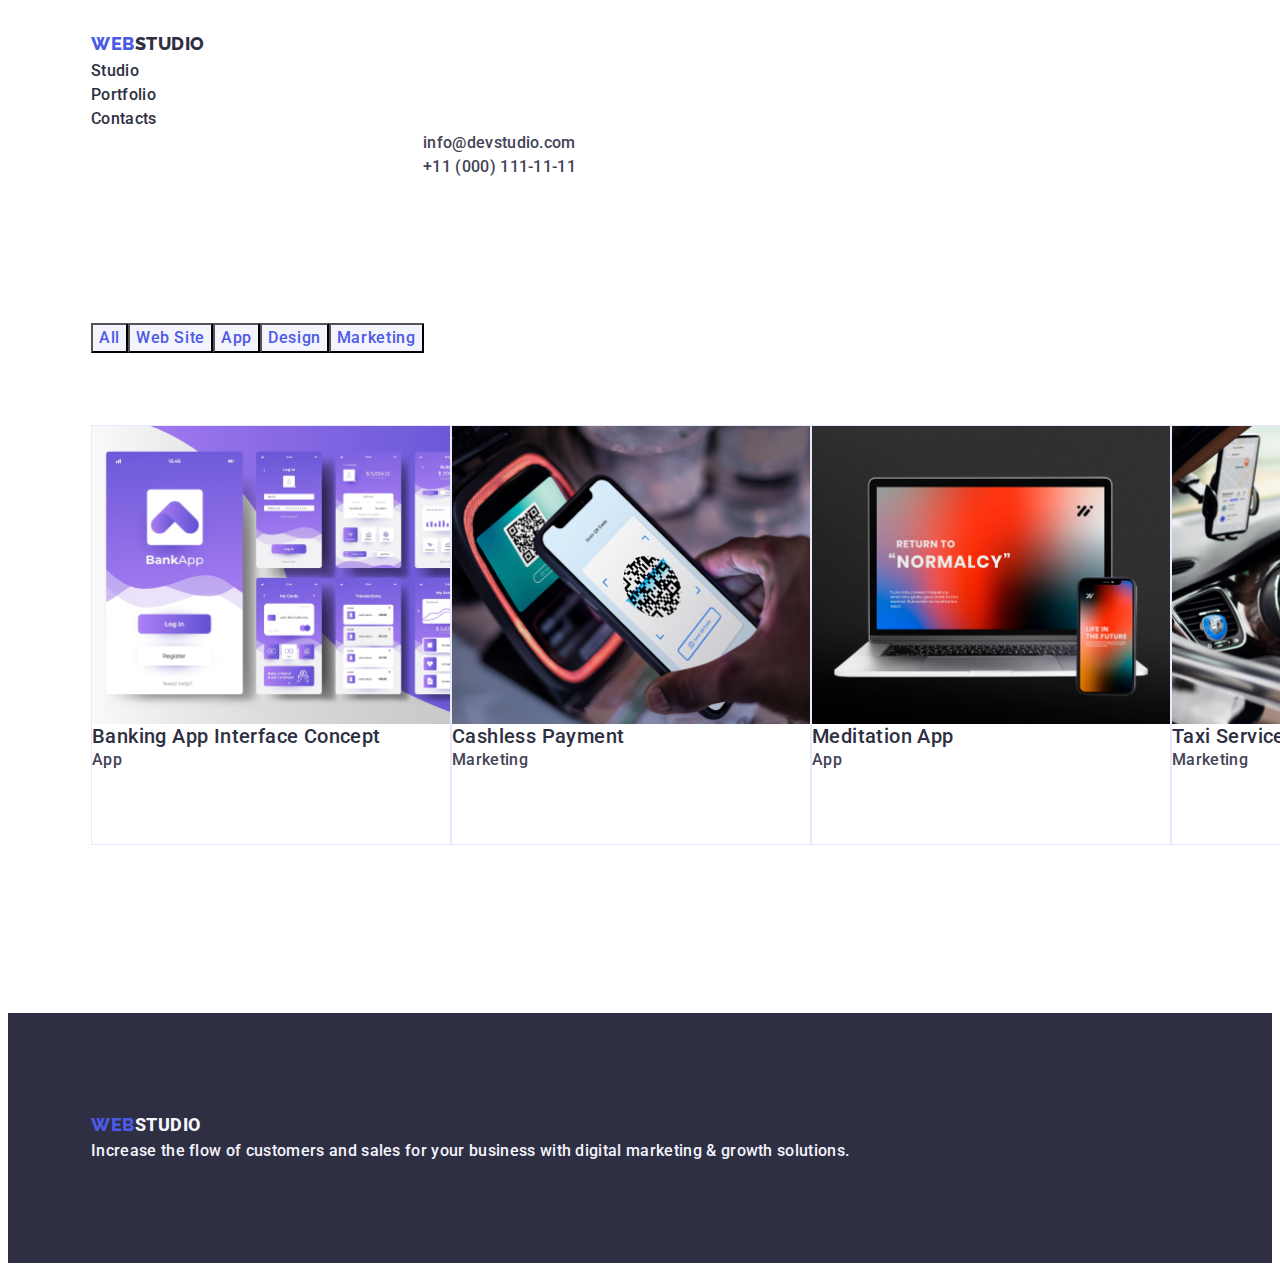
==== portfolio.html @ ac069ff2 "last one" ====
<!DOCTYPE html>
<html lang="en">
  <head>
    <meta charset="UTF-8" />
    <meta name="viewport" content="width=device-width, initial-scale=1.0" />
    <link
      rel="stylesheet"
      href="https://cdnjs.cloudflare.com/ajax/libs/modern-normalize/2.0.0/modern-normalize.min.css"
      integrity="sha512-4xo8blKMVCiXpTaLzQSLSw3KFOVPWhm/TRtuPVc4WG6kUgjH6J03IBuG7JZPkcWMxJ5huwaBpOpnwYElP/m6wg=="
      crossorigin="anonymous"
      referrerpolicy="no-referrer"
    />
    <link rel="stylesheet" href="./css/styles.css" />
    <link rel="preconnect" href="https://fonts.googleapis.com" />
    <link rel="preconnect" href="https://fonts.gstatic.com" crossorigin />
    <link
      href="https://fonts.googleapis.com/css2?family=Raleway:wght@800&family=Roboto:wght@400;500;700;900&display=swap"
      rel="stylesheet"
    />
    <title>Portfolio</title>
  </head>
  <body>
    <header class="header">
      <div class="container">
        <nav class="list">
          <a href="./index.html" class="header-logo link list"
            >Web<span class="logo-span">Studio</span></a
          >
          <ul class="list">
            <li class="header-menu-item">
              <a href="./index.html" class="link">Studio</a>
            </li>
            <li class="header-menu-item">
              <a href="./portfolio.html" class="link">Portfolio</a>
            </li>
            <li class="header-menu-item">
              <a href="" class="link">Contacts</a>
            </li>
          </ul>
        </nav>
        <address class="address">
          <ul class="list">
            <li class="header-address">
              <a href="mailto:info@devstudio.com" class="link"
                >info@devstudio.com</a
              >
            </li>
            <li class="header-address">
              <a href="tel:+110001111111" class="link">+11 (000) 111-11-11</a>
            </li>
          </ul>
        </address>
      </div>
    </header>
    <main>
      <section class="section-portfolio">
        <div class="container">
          <h1 class="visually-hidden">Title one</h1>
          <!-- Button -->
          <ul class="list section-list">
            <li class="link btn-link">
              <button class="btn-item" type="button">All</button>
            </li>
            <li class="link btn-link">
              <button class="btn-item" type="button">Web Site</button>
            </li>
            <li class="link btn-link">
              <button class="btn-item" type="button">App</button>
            </li>
            <li class="link btn-link">
              <button class="btn-item" type="button">Design</button>
            </li>
            <li class="link btn-link">
              <button class="btn-item" type="button">Marketing</button>
            </li>
          </ul>
          <!-- IMAGES -->
          <ul class="list section-list">
            <li class="img-portfolio">
              <a href="" class="link">
                <img src="./images/img-docs.jpg" alt="photo" width="360" />
                <h2 class="portfolio-title">Banking App Interface Concept</h2>
                <p class="portfolio-paragraph">App</p></a
              >
            </li>
            <li class="img-portfolio">
              <a href="" class="link"
                ><img src="./images/img-docs-2.jpg" alt="photo" width="360" />
                <h2 class="portfolio-title">Cashless Payment</h2>
                <p class="portfolio-paragraph">Marketing</p></a
              >
            </li>
            <li class="img-portfolio">
              <a href="" class="link"
                ><img src="./images/img-docs-3.jpg" alt="photo" width="360" />
                <h2 class="portfolio-title">Meditation App</h2>
                <p class="portfolio-paragraph">App</p></a
              >
            </li>
            <li class="img-portfolio">
              <a href="" class="link"
                ><img src="./images/img-docs-4.jpg" alt="photo" width="360" />
                <h2 class="portfolio-title">Taxi Service</h2>
                <p class="portfolio-paragraph">Marketing</p></a
              >
            </li>
            <li class="img-portfolio">
              <a href="" class="link"
                ><img src="./images/img-docs-5.jpg" alt="photo" width="360" />
                <h2 class="portfolio-title">Screen Illustrations</h2>
                <p class="portfolio-paragraph">Design</p></a
              >
            </li>
            <li class="img-portfolio">
              <a href="" class="link"
                ><img src="./images/img-docs-6.jpg" alt="photo" width="360" />
                <h2 class="portfolio-title">Online Courses</h2>
                <p class="portfolio-paragraph">Marketing</p></a
              >
            </li>
            <li class="img-portfolio">
              <a href="" class="link">
                <img src="./images/img-docs-7.jpg" alt="photo" width="360" />
                <h2 class="portfolio-title">Instagram Stories Concept</h2>
                <p class="portfolio-paragraph">Design</p></a
              >
            </li>
            <li class="img-portfolio">
              <a href="" class="link">
                <img src="./images/img-docs-8.jpg" alt="photo" width="360" />
                <h2 class="portfolio-title">Organic Food</h2>
                <p class="portfolio-paragraph">Web Site</p></a
              >
            </li>
            <li class="img-portfolio">
              <a href="" class="link"
                ><img src="./images/img-docs-9.jpg" alt="photo" width="360" />
                <h2 class="portfolio-title">Fresh Coffee</h2>
                <p class="portfolio-paragraph">Web Site</p></a
              >
            </li>
          </ul>
        </div>
      </section>
    </main>
    <footer class="footer">
      <div class="container">
        <a class="header-logo link list" href="./index.html"
          >Web<span class="logo-footer">Studio</span></a
        >
        <p class="footer-text">
          Increase the flow of customers and sales for your business with
          digital marketing & growth solutions.
        </p>
      </div>
    </footer>
  </body>
</html>
---- css/styles.css ----
*,
*::before,
*::after {
  box-sizing: border-box;
  /* width: 1440px; */
}
body {
  font-family: var(--font-primary);
  color: var(--slate);
  background-color: var(--white);
  line-height: 1.66;
  font-weight: 500;
}
:root {
  --font-primary: "Roboto", sans-serif;
  --cloud: #f4f4fd;
  --cornflower: #e7e9fc;
  --iris: #4d5ae5;
  --ocean: #404bbf;
  --navyblue: #2e2f42;
  --green: #31d0aa;
  --slate: #434455;
  --lightslate: #8e8f99;
  --navyblue-modal: rgba(46, 47, 66, 0.4);
  --grey: rgba(46, 47, 66, 0.7);
  --white: #fff;
}
li {
  list-style: none;
  /* list-style-type: none; */
}
.list {
  list-style: none;
  list-style-type: none;
}
.link {
  text-decoration: none;
  color: inherit;
}
button {
  cursor: pointer;
}
.logo-span {
  color: #2e2f42;
}
p,
h1,
h2,
h3,
h4,
h5,
h6 {
  margin-bottom: 0;
  margin-top: 0;
}
ul,
ol {
  margin-bottom: 0;
  margin-top: 0;
  padding-left: 0;
}
img {
  display: block;
  max-width: 100%;
  height: auto;
}
.container {
  max-width: 1128px;
  padding: 0 15px;
  margin: 0 auto;
}

.visually-hidden {
  position: absolute;
  width: 1px;
  height: 1px;
  margin: -1px;
  border: 0;
  padding: 0;
  white-space: nowrap;
  clip-path: inset(100%);
  clip: rect(0 0 0 0);
  overflow: hidden;
}
/* ---------HEADER------------ */
.header {
  background-color: var(--white, #fff);
  padding-bottom: 24px;
  padding-top: 24px;
}
.address {
  font-style: normal;
  padding-left: 332px;
}
.header-logo {
  color: var(--iris, #4d5ae5);
  font-family: "Raleway", sans-serif;
  font-weight: 800;
  font-size: 18px;
  line-height: 1.17;
  letter-spacing: 0.03em;
  text-transform: uppercase;
  padding-right: 76px;
}
.logo-span {
  color: var(--navyblue, #2e2f42);
  font-family: "Raleway", sans-serif;
  font-size: 18px;
  line-height: 1.16;
  letter-spacing: 0.03em;
  text-transform: uppercase;
}
.header-list {
  display: flex;
}
.header-menu-item {
  color: var(--navyblue, #2e2f42);
  font-family: var(--font-primary);
  font-size: 16px;
  line-height: 1.5;
  letter-spacing: 0.02em;
  padding-right: 40px;
}
.header-address {
  color: var(--slate, #434455);
  font-family: var(--font-primary);
  font-size: 16px;
  line-height: 1.5;
  letter-spacing: 0.02em;
}
.link:hover,
.link:focus {
  color: #404bbf;
}
/* -------------MAIN----------- */

.main-title {
  color: var(--white, #fff);
  font-family: var(--font-primary);
  font-size: 56px;
  line-height: 1.07;
  letter-spacing: 0.02em;
  text-align: center;
}
.text-btn {
  color: var(--white, #fff);
  font-family: var(--font-primary);
  font-size: 16px;
  font-weight: 500;
  line-height: 1.5;
  letter-spacing: 0.04em;
  background-color: #4d5ae5;
  cursor: pointer;
  display: inline-flex;
  padding: 16px 32px;
  align-items: flex-start;
  gap: 10px;
  border-radius: 4px;
  box-shadow: 0px 4px 4px 0px rgba(0, 0, 0, 0.15);
}
.btn-item {
  font-family: "Roboto", sans-serif;
  font-weight: 500;
  font-size: 16px;
  line-height: 1.5;
  letter-spacing: 0.04em;
  color: #4d5ae5;
  background-color: #f4f4fd;
  cursor: pointer;
}
.btn-item:hover {
  color: #ffffff;
  background-color: #404bbf;
}
.btn-item:focus {
  color: #ffffff;
  background-color: #404bbf;
}
.section-list {
  padding-bottom: 72px;
}
.text-btn:hover,
.text-btn:focus {
  background-color: #404bbf;
}
.main-title-list {
  color: var(--navyblue, #2e2f42);
  font-family: var(--font-primary);
  font-weight: 500;
  font-size: 20px;
  line-height: 1.2;
  letter-spacing: 0.02em;
}
.main-text {
  color: var(--slate, #434455);
  font-family: var(--font-primary);
  font-size: 16px;
  line-height: 1.5;
  letter-spacing: 0.02em;
}
.main-title-text {
  color: var(--navyblue, #2e2f42);
  font-family: var(--font-primary);
  font-size: 36px;
  line-height: 1.11;
  letter-spacing: 0.02em;
  text-transform: capitalize;
  text-align: center;
  padding-bottom: 72px;
}

.section-list {
  display: flex;
  max-width: 1128px;
  height: auto;
}

.portfolio-title {
  color: var(--navyblue, #2e2f42);
  font-family: "Roboto", sans-serif;
  font-weight: 500;
  font-size: 20px;
  line-height: 1.2;
  letter-spacing: 0.02em;
}
.portfolio-paragraph {
  color: var(--slate, #434455);
  font-family: "Roboto", sans-serif;
  font-size: 16px;
  line-height: 1.5;
  letter-spacing: 0.02em;
}
.text-description {
  color: var(--slate, #434455);
  font-family: var(--font-primary);
  font-size: 16px;
  line-height: 1.5;
  letter-spacing: 0.02em;
}
.section-item {
  background: var(--white, #fff);
}
.img-portfolio {
  display: flex;
  width: 360px;
  height: 420px;
  padding-bottom: 0px;
  flex-direction: column;
  align-items: flex-start;
  gap: 32px;
  flex-shrink: 0;
  border: 1px solid var(--cornflower, #e7e9fc);
  background: var(--white, #fff);
}
/* ---------Section----------- */

.section-one {
  background: var(--navyblue, #2e2f42);
  padding-top: 188px;
  padding-bottom: 188px;
}
.section-two {
  background: #fff;
  padding-top: 120px;
  padding-bottom: 120px;
}

.section-three {
  background: #fff;
  padding-top: 120px;
  padding-bottom: 120px;
}

.section-team {
  background: var(--cloud, #f4f4fd);
  padding-top: 120px;
  padding-bottom: 120px;
}

.section-portfolio {
  background: #fff;
  padding-top: 120px;
  padding-bottom: 96px;
}
/* --------FOOTER---------- */
.footer {
  background: var(--navyblue, #2e2f42);
  padding-top: 100px;
  padding-bottom: 100px;
}
.logo-footer {
  color: var(--cloud, #f4f4fd);
  font-family: var(--font-primary);
  font-size: 18px;
  font-weight: 800;
  line-height: 1.17;
  letter-spacing: 0.03em;
  text-transform: uppercase;
}
.footer-text {
  line-height: 1.5;
  color: #f4f4fd;
  letter-spacing: 0.02em;
}
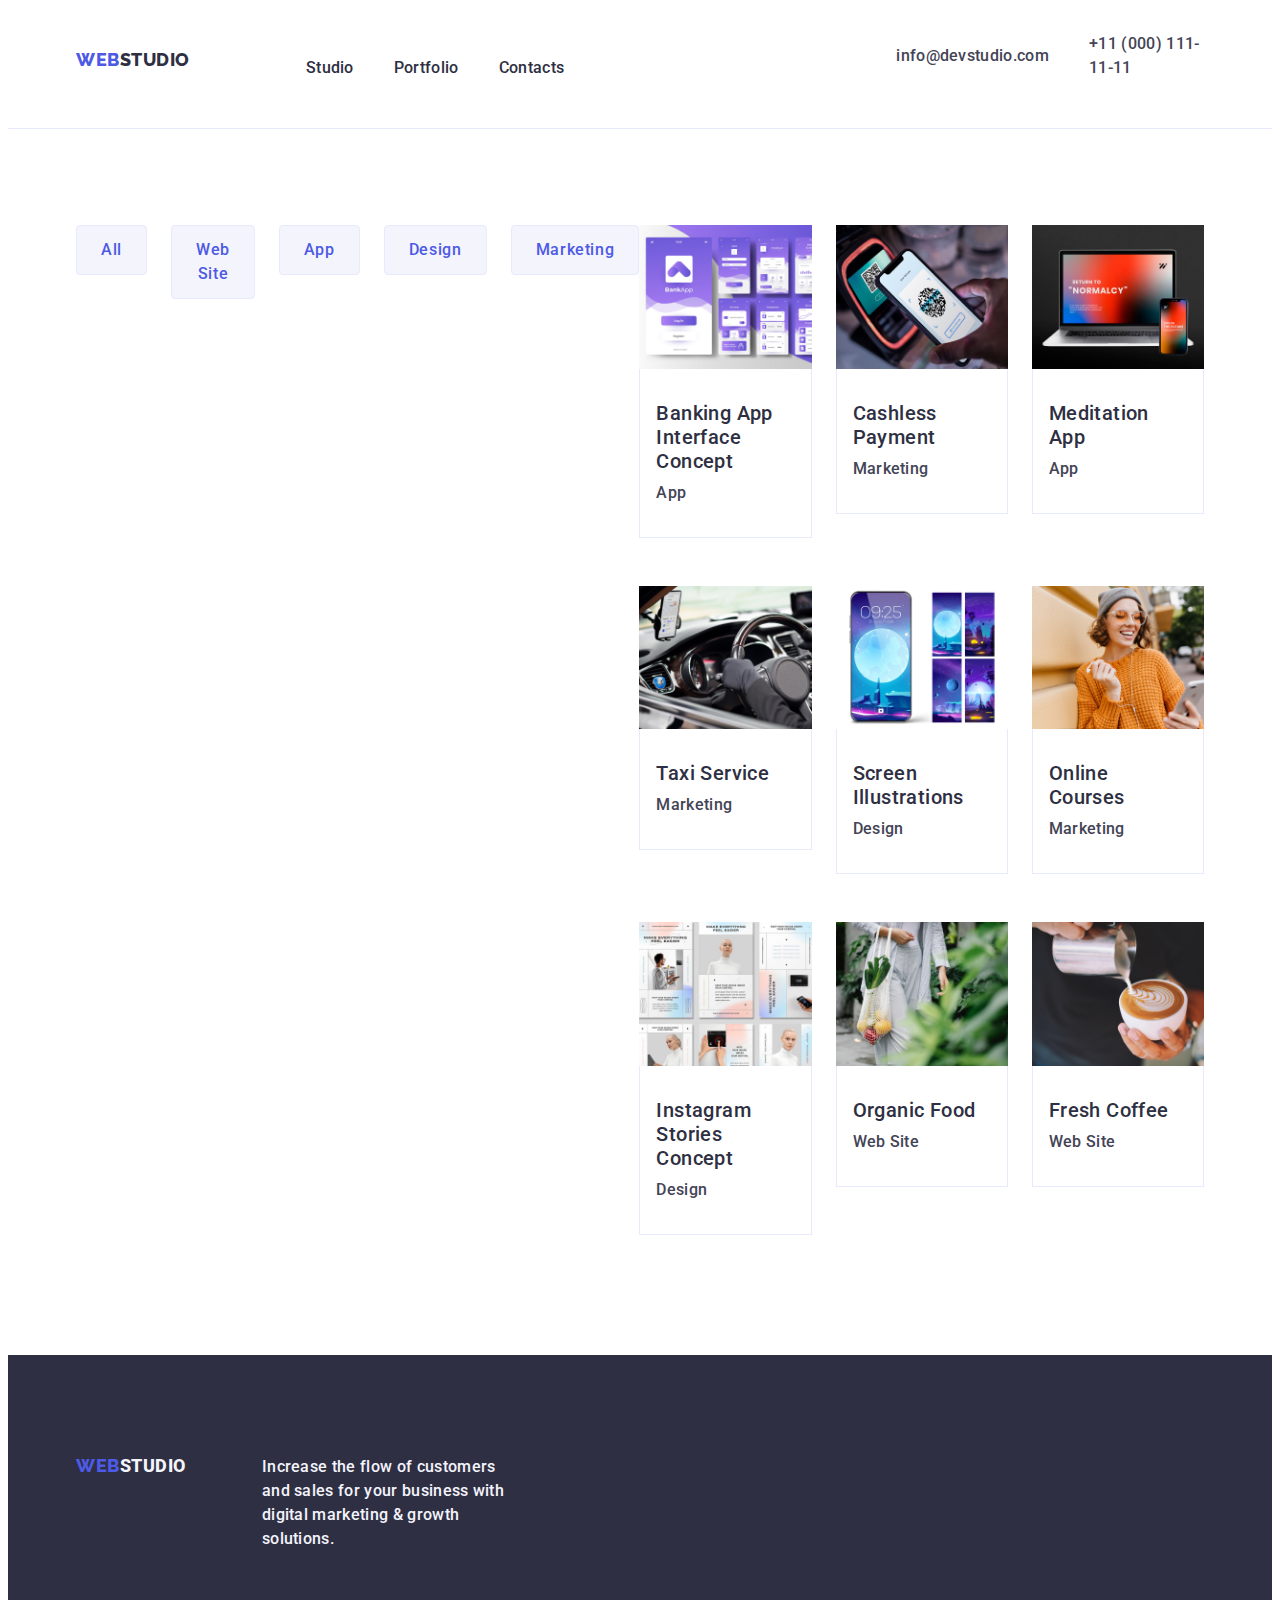
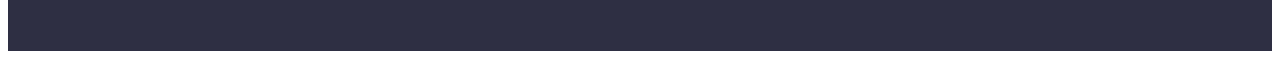
==== commit dc8a1cae: "lets go man" ====
--- a/portfolio.html
+++ b/portfolio.html
@@ -22,11 +22,11 @@
   <body>
     <header class="header">
       <div class="container">
-        <nav class="list">
+        <nav class="list header-list">
           <a href="./index.html" class="header-logo link list"
             >Web<span class="logo-span">Studio</span></a
           >
-          <ul class="list">
+          <ul class="list header-list">
             <li class="header-menu-item">
               <a href="./index.html" class="link">Studio</a>
             </li>
@@ -39,7 +39,7 @@
           </ul>
         </nav>
         <address class="address">
-          <ul class="list">
+          <ul class="list header-list">
             <li class="header-address">
               <a href="mailto:info@devstudio.com" class="link"
                 >info@devstudio.com</a
@@ -57,7 +57,7 @@
         <div class="container">
           <h1 class="visually-hidden">Title one</h1>
           <!-- Button -->
-          <ul class="list section-list">
+          <ul class="list btn-list">
             <li class="link btn-link">
               <button class="btn-item" type="button">All</button>
             </li>
@@ -75,68 +75,86 @@
             </li>
           </ul>
           <!-- IMAGES -->
-          <ul class="list section-list">
+          <ul class="list portfolio-list">
             <li class="img-portfolio">
               <a href="" class="link">
                 <img src="./images/img-docs.jpg" alt="photo" width="360" />
-                <h2 class="portfolio-title">Banking App Interface Concept</h2>
-                <p class="portfolio-paragraph">App</p></a
+                <div class="container-portfolio">
+                  <h2 class="portfolio-title">Banking App Interface Concept</h2>
+                  <p class="portfolio-paragraph">App</p>
+                </div></a
               >
             </li>
             <li class="img-portfolio">
               <a href="" class="link"
                 ><img src="./images/img-docs-2.jpg" alt="photo" width="360" />
-                <h2 class="portfolio-title">Cashless Payment</h2>
-                <p class="portfolio-paragraph">Marketing</p></a
+                <div class="container-portfolio">
+                  <h2 class="portfolio-title">Cashless Payment</h2>
+                  <p class="portfolio-paragraph">Marketing</p>
+                </div></a
               >
             </li>
             <li class="img-portfolio">
               <a href="" class="link"
                 ><img src="./images/img-docs-3.jpg" alt="photo" width="360" />
-                <h2 class="portfolio-title">Meditation App</h2>
-                <p class="portfolio-paragraph">App</p></a
+                <div class="container-portfolio">
+                  <h2 class="portfolio-title">Meditation App</h2>
+                  <p class="portfolio-paragraph">App</p>
+                </div></a
               >
             </li>
             <li class="img-portfolio">
               <a href="" class="link"
                 ><img src="./images/img-docs-4.jpg" alt="photo" width="360" />
-                <h2 class="portfolio-title">Taxi Service</h2>
-                <p class="portfolio-paragraph">Marketing</p></a
+                <div class="container-portfolio">
+                  <h2 class="portfolio-title">Taxi Service</h2>
+                  <p class="portfolio-paragraph">Marketing</p>
+                </div></a
               >
             </li>
             <li class="img-portfolio">
               <a href="" class="link"
                 ><img src="./images/img-docs-5.jpg" alt="photo" width="360" />
-                <h2 class="portfolio-title">Screen Illustrations</h2>
-                <p class="portfolio-paragraph">Design</p></a
+                <div class="container-portfolio">
+                  <h2 class="portfolio-title">Screen Illustrations</h2>
+                  <p class="portfolio-paragraph">Design</p>
+                </div></a
               >
             </li>
             <li class="img-portfolio">
               <a href="" class="link"
                 ><img src="./images/img-docs-6.jpg" alt="photo" width="360" />
-                <h2 class="portfolio-title">Online Courses</h2>
-                <p class="portfolio-paragraph">Marketing</p></a
+                <div class="container-portfolio">
+                  <h2 class="portfolio-title">Online Courses</h2>
+                  <p class="portfolio-paragraph">Marketing</p>
+                </div></a
               >
             </li>
             <li class="img-portfolio">
               <a href="" class="link">
                 <img src="./images/img-docs-7.jpg" alt="photo" width="360" />
-                <h2 class="portfolio-title">Instagram Stories Concept</h2>
-                <p class="portfolio-paragraph">Design</p></a
+                <div class="container-portfolio">
+                  <h2 class="portfolio-title">Instagram Stories Concept</h2>
+                  <p class="portfolio-paragraph">Design</p>
+                </div></a
               >
             </li>
             <li class="img-portfolio">
               <a href="" class="link">
                 <img src="./images/img-docs-8.jpg" alt="photo" width="360" />
-                <h2 class="portfolio-title">Organic Food</h2>
-                <p class="portfolio-paragraph">Web Site</p></a
+                <div class="container-portfolio">
+                  <h2 class="portfolio-title">Organic Food</h2>
+                  <p class="portfolio-paragraph">Web Site</p>
+                </div></a
               >
             </li>
             <li class="img-portfolio">
               <a href="" class="link"
                 ><img src="./images/img-docs-9.jpg" alt="photo" width="360" />
-                <h2 class="portfolio-title">Fresh Coffee</h2>
-                <p class="portfolio-paragraph">Web Site</p></a
+                <div class="container-portfolio">
+                  <h2 class="portfolio-title">Fresh Coffee</h2>
+                  <p class="portfolio-paragraph">Web Site</p>
+                </div></a
               >
             </li>
           </ul>
--- a/css/styles.css
+++ b/css/styles.css
@@ -2,7 +2,6 @@
 *::before,
 *::after {
   box-sizing: border-box;
-  /* width: 1440px; */
 }
 body {
   font-family: var(--font-primary);
@@ -65,7 +64,8 @@
   height: auto;
 }
 .container {
-  max-width: 1128px;
+  display: flex;
+  max-width: 1158px;
   padding: 0 15px;
   margin: 0 auto;
 }
@@ -84,6 +84,7 @@
 }
 /* ---------HEADER------------ */
 .header {
+  border-bottom: 1px solid #e7e9fc;
   background-color: var(--white, #fff);
   padding-bottom: 24px;
   padding-top: 24px;
@@ -100,7 +101,9 @@
   line-height: 1.17;
   letter-spacing: 0.03em;
   text-transform: uppercase;
-  padding-right: 76px;
+  margin-right: 76px;
+  margin-bottom: 16px;
+  display: inline-block;
 }
 .logo-span {
   color: var(--navyblue, #2e2f42);
@@ -112,6 +115,8 @@
 }
 .header-list {
   display: flex;
+  align-items: center;
+  gap: 40px;
 }
 .header-menu-item {
   color: var(--navyblue, #2e2f42);
@@ -119,7 +124,7 @@
   font-size: 16px;
   line-height: 1.5;
   letter-spacing: 0.02em;
-  padding-right: 40px;
+  padding: 24px 0;
 }
 .header-address {
   color: var(--slate, #434455);
@@ -135,6 +140,7 @@
 /* -------------MAIN----------- */
 
 .main-title {
+  max-width: 496px;
   color: var(--white, #fff);
   font-family: var(--font-primary);
   font-size: 56px;
@@ -143,6 +149,12 @@
   text-align: center;
 }
 .text-btn {
+  display: block;
+  min-width: 169px;
+  height: 56px;
+  border: none;
+  border-radius: 4px;
+  cursor: pointer;
   color: var(--white, #fff);
   font-family: var(--font-primary);
   font-size: 16px;
@@ -150,15 +162,17 @@
   line-height: 1.5;
   letter-spacing: 0.04em;
   background-color: #4d5ae5;
-  cursor: pointer;
-  display: inline-flex;
-  padding: 16px 32px;
-  align-items: flex-start;
-  gap: 10px;
+}
+.btn-list {
+  display: flex;
+  justify-content: center;
+  gap: 24px;
+  margin-bottom: 72px;
+}
+.btn-item {
+  padding: 12px 24px;
+  border: 1px solid #e7e9fc;
   border-radius: 4px;
-  box-shadow: 0px 4px 4px 0px rgba(0, 0, 0, 0.15);
-}
-.btn-item {
   font-family: "Roboto", sans-serif;
   font-weight: 500;
   font-size: 16px;
@@ -171,19 +185,39 @@
 .btn-item:hover {
   color: #ffffff;
   background-color: #404bbf;
+  border: 1px solid transparent;
 }
 .btn-item:focus {
   color: #ffffff;
   background-color: #404bbf;
+  border: 1px solid transparent;
 }
 .section-list {
+  display: flex;
   padding-bottom: 72px;
+  gap: 24px;
+}
+.section-two-link {
+  width: calc((100% - 72px) / 4);
+}
+.link-communications {
+  width: calc((100% - 48px) / 3);
+}
+.section-item {
+  background: var(--white, #fff);
+  width: calc((100% - 72px) / 4);
+  border-radius: 0px 0px 4px 4px;
+}
+.our-team {
+  padding: 32px 0;
 }
 .text-btn:hover,
 .text-btn:focus {
   background-color: #404bbf;
 }
 .main-title-list {
+  margin-bottom: 8px;
+  text-align: center;
   color: var(--navyblue, #2e2f42);
   font-family: var(--font-primary);
   font-weight: 500;
@@ -206,13 +240,14 @@
   letter-spacing: 0.02em;
   text-transform: capitalize;
   text-align: center;
-  padding-bottom: 72px;
+  margin-bottom: 72px;
 }
 
 .section-list {
   display: flex;
   max-width: 1128px;
   height: auto;
+  gap: 24px;
 }
 
 .portfolio-title {
@@ -222,6 +257,7 @@
   font-size: 20px;
   line-height: 1.2;
   letter-spacing: 0.02em;
+  margin-bottom: 8px;
 }
 .portfolio-paragraph {
   color: var(--slate, #434455);
@@ -236,24 +272,23 @@
   font-size: 16px;
   line-height: 1.5;
   letter-spacing: 0.02em;
-}
-.section-item {
-  background: var(--white, #fff);
+  text-align: center;
+}
+.portfolio-list {
+  display: flex;
+  flex-wrap: wrap;
+  column-gap: 24px;
+  row-gap: 48px;
 }
 .img-portfolio {
-  display: flex;
-  width: 360px;
-  height: 420px;
-  padding-bottom: 0px;
-  flex-direction: column;
-  align-items: flex-start;
-  gap: 32px;
-  flex-shrink: 0;
-  border: 1px solid var(--cornflower, #e7e9fc);
-  background: var(--white, #fff);
+  width: calc((100% - 48px) / 3);
+}
+.container-portfolio {
+  padding: 32px 16px;
+  border: 1px solid #e7e9fc;
+  border-top: none;
 }
 /* ---------Section----------- */
-
 .section-one {
   background: var(--navyblue, #2e2f42);
   padding-top: 188px;
@@ -279,8 +314,8 @@
 
 .section-portfolio {
   background: #fff;
-  padding-top: 120px;
-  padding-bottom: 96px;
+  padding-top: 96px;
+  padding-bottom: 120px;
 }
 /* --------FOOTER---------- */
 .footer {
@@ -301,4 +336,5 @@
   line-height: 1.5;
   color: #f4f4fd;
   letter-spacing: 0.02em;
-}
+  max-width: 264px;
+}
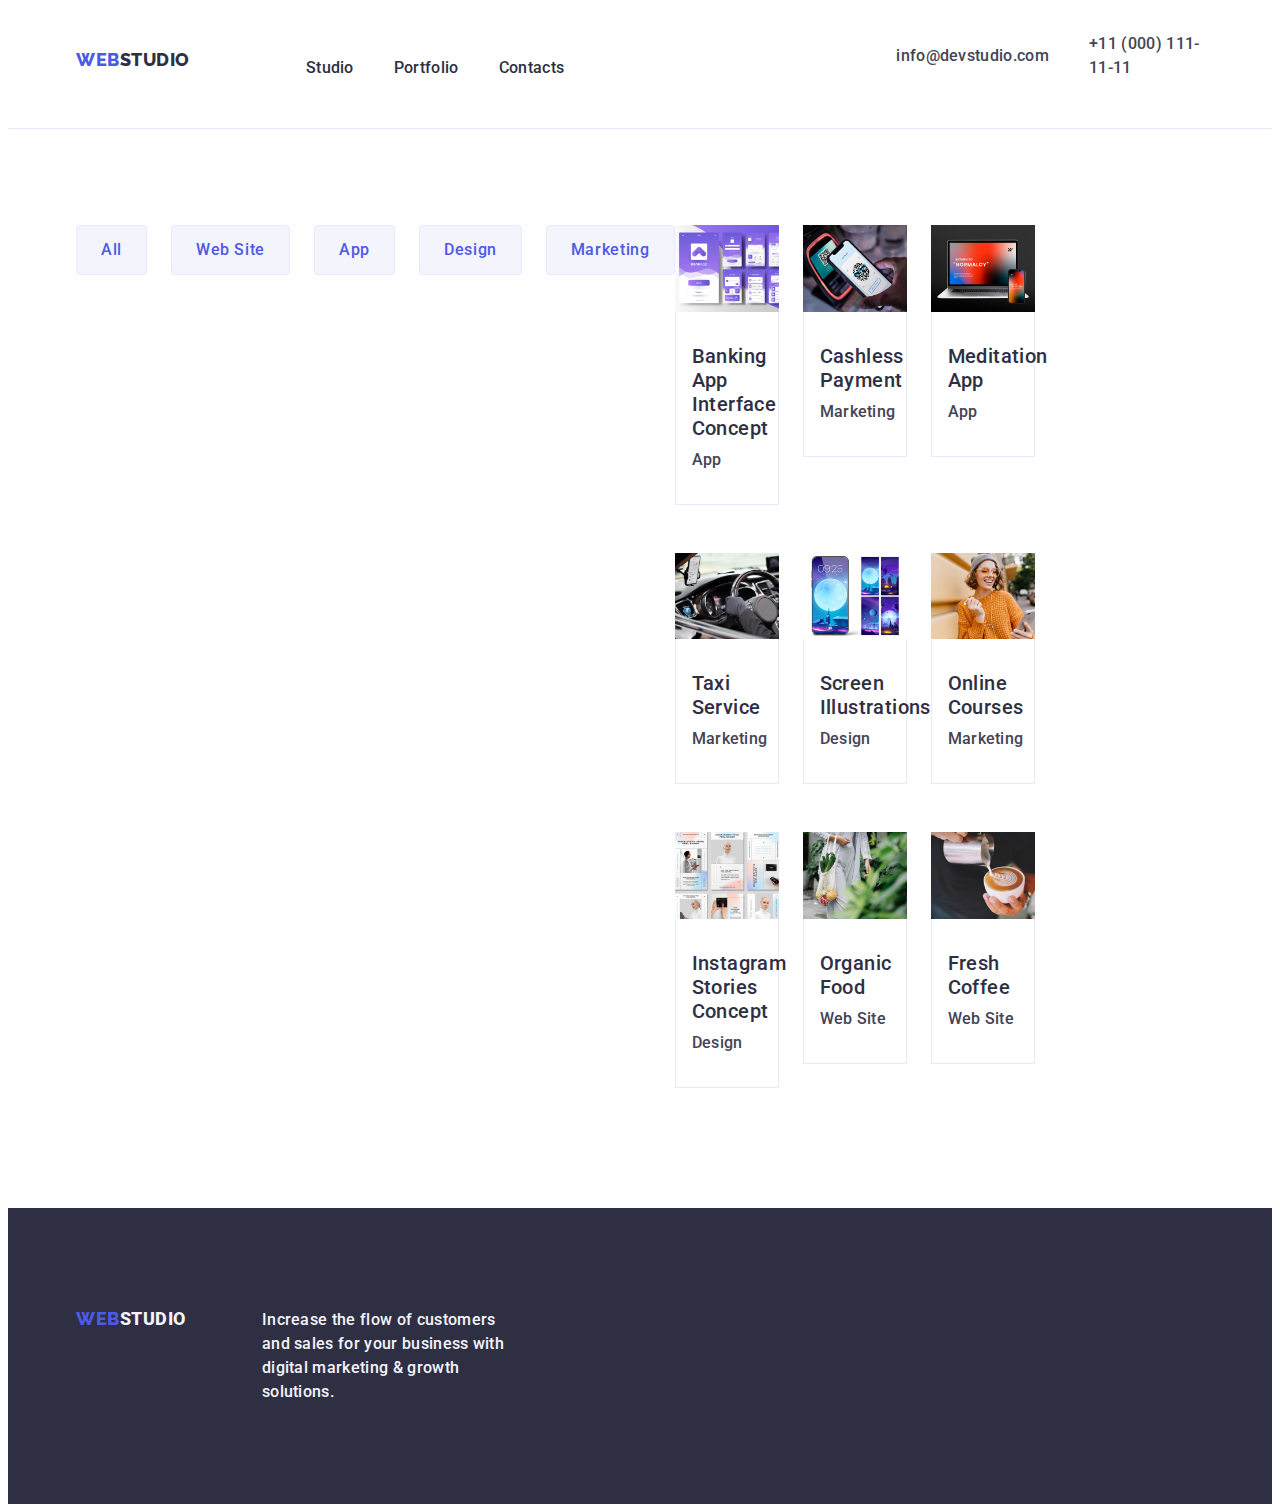
==== commit 00e42919: "go to home" ====
--- a/portfolio.html
+++ b/portfolio.html
@@ -28,13 +28,13 @@
           >
           <ul class="list header-list">
             <li class="header-menu-item">
-              <a href="./index.html" class="link">Studio</a>
+              <a href="./index.html" class="link header-item">Studio</a>
             </li>
             <li class="header-menu-item">
-              <a href="./portfolio.html" class="link">Portfolio</a>
+              <a href="./portfolio.html" class="link header-item">Portfolio</a>
             </li>
             <li class="header-menu-item">
-              <a href="" class="link">Contacts</a>
+              <a href="" class="link header-item">Contacts</a>
             </li>
           </ul>
         </nav>
--- a/css/styles.css
+++ b/css/styles.css
@@ -94,6 +94,7 @@
   padding-left: 332px;
 }
 .header-logo {
+  display: inline-block;
   color: var(--iris, #4d5ae5);
   font-family: "Raleway", sans-serif;
   font-weight: 800;
@@ -103,7 +104,6 @@
   text-transform: uppercase;
   margin-right: 76px;
   margin-bottom: 16px;
-  display: inline-block;
 }
 .logo-span {
   color: var(--navyblue, #2e2f42);
@@ -132,6 +132,9 @@
   font-size: 16px;
   line-height: 1.5;
   letter-spacing: 0.02em;
+}
+.header-item {
+  padding: 24px 0;
 }
 .link:hover,
 .link:focus {
@@ -279,6 +282,7 @@
   flex-wrap: wrap;
   column-gap: 24px;
   row-gap: 48px;
+  width: calc((100% - 48px) / 3);
 }
 .img-portfolio {
   width: calc((100% - 48px) / 3);
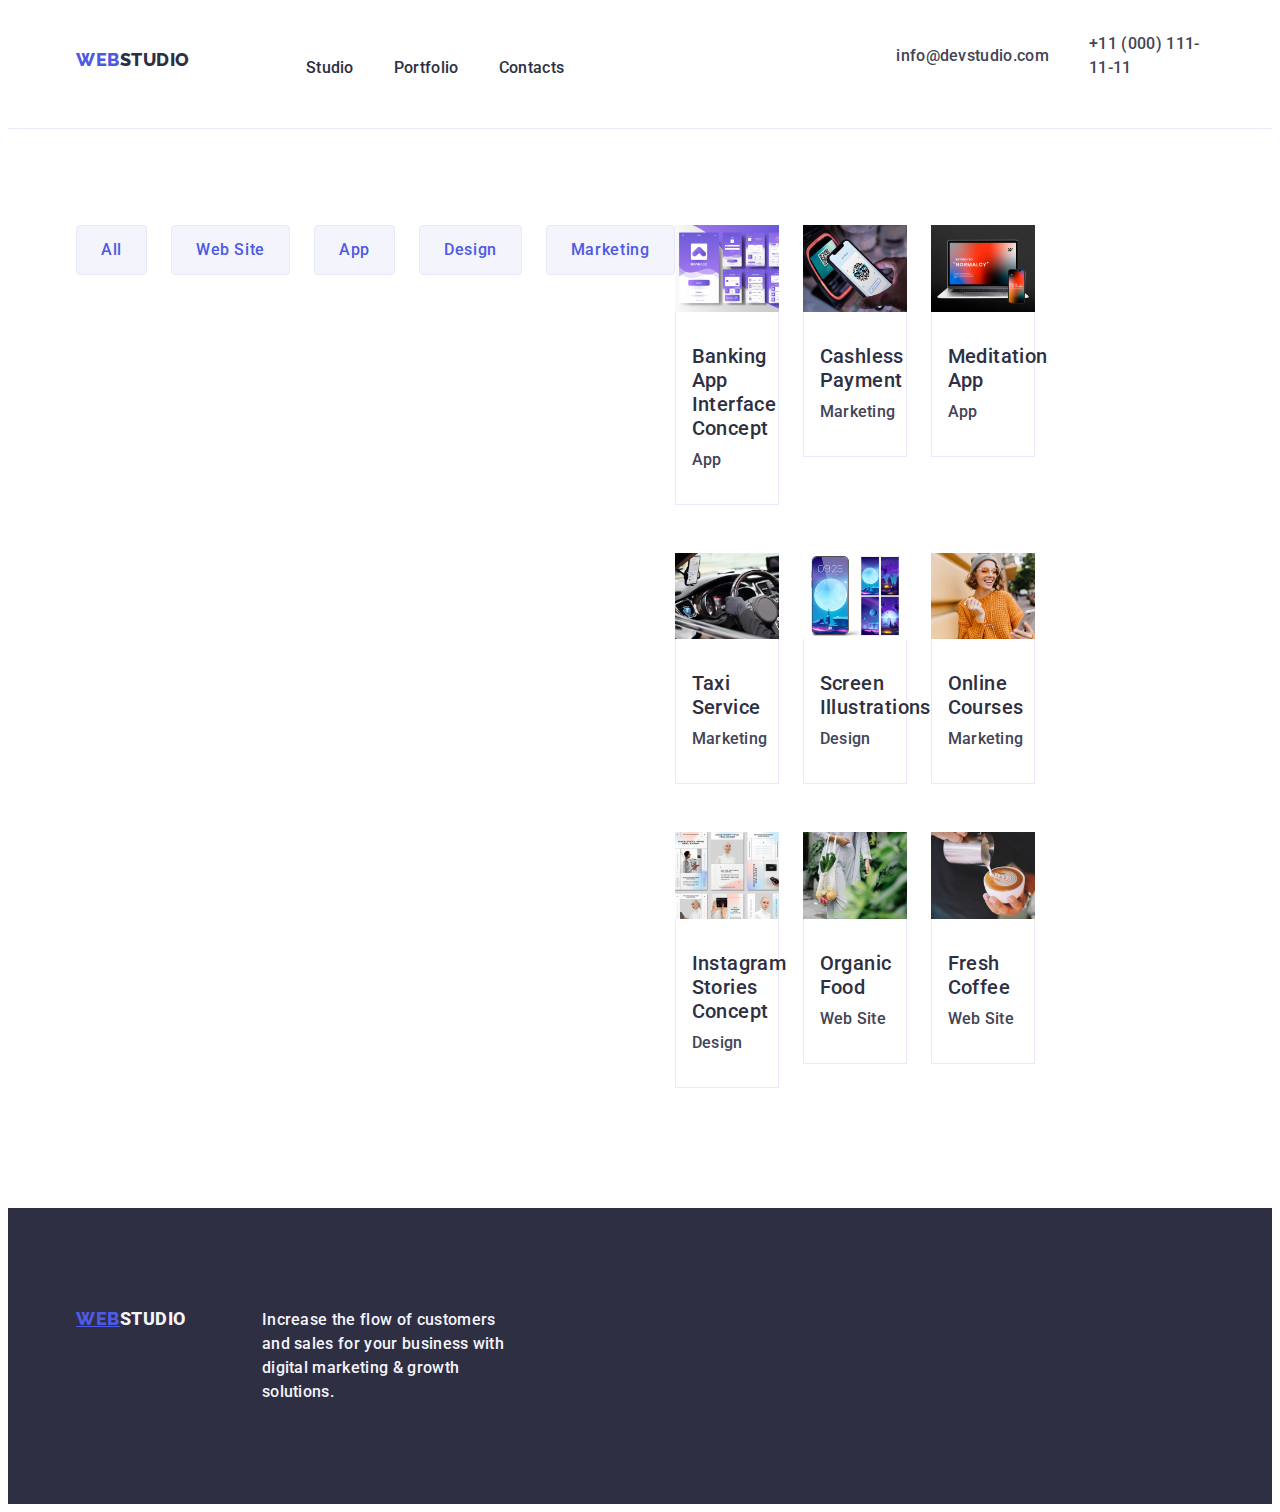
==== commit 6e94a991: "now" ====
--- a/portfolio.html
+++ b/portfolio.html
@@ -163,8 +163,8 @@
     </main>
     <footer class="footer">
       <div class="container">
-        <a class="header-logo link list" href="./index.html"
-          >Web<span class="logo-footer">Studio</span></a
+        <a class="footer-logo" href="./index.html"
+          >Web<span class="span-footer">Studio</span></a
         >
         <p class="footer-text">
           Increase the flow of customers and sales for your business with
--- a/css/styles.css
+++ b/css/styles.css
@@ -327,7 +327,8 @@
   padding-top: 100px;
   padding-bottom: 100px;
 }
-.logo-footer {
+.span-footer {
+  display: inline-block;
   color: var(--cloud, #f4f4fd);
   font-family: var(--font-primary);
   font-size: 18px;
@@ -342,3 +343,15 @@
   letter-spacing: 0.02em;
   max-width: 264px;
 }
+.footer-logo {
+  display: inline-block;
+  color: var(--iris, #4d5ae5);
+  font-family: "Raleway", sans-serif;
+  font-weight: 800;
+  font-size: 18px;
+  line-height: 1.17;
+  letter-spacing: 0.03em;
+  text-transform: uppercase;
+  margin-right: 76px;
+  margin-bottom: 16px;
+}
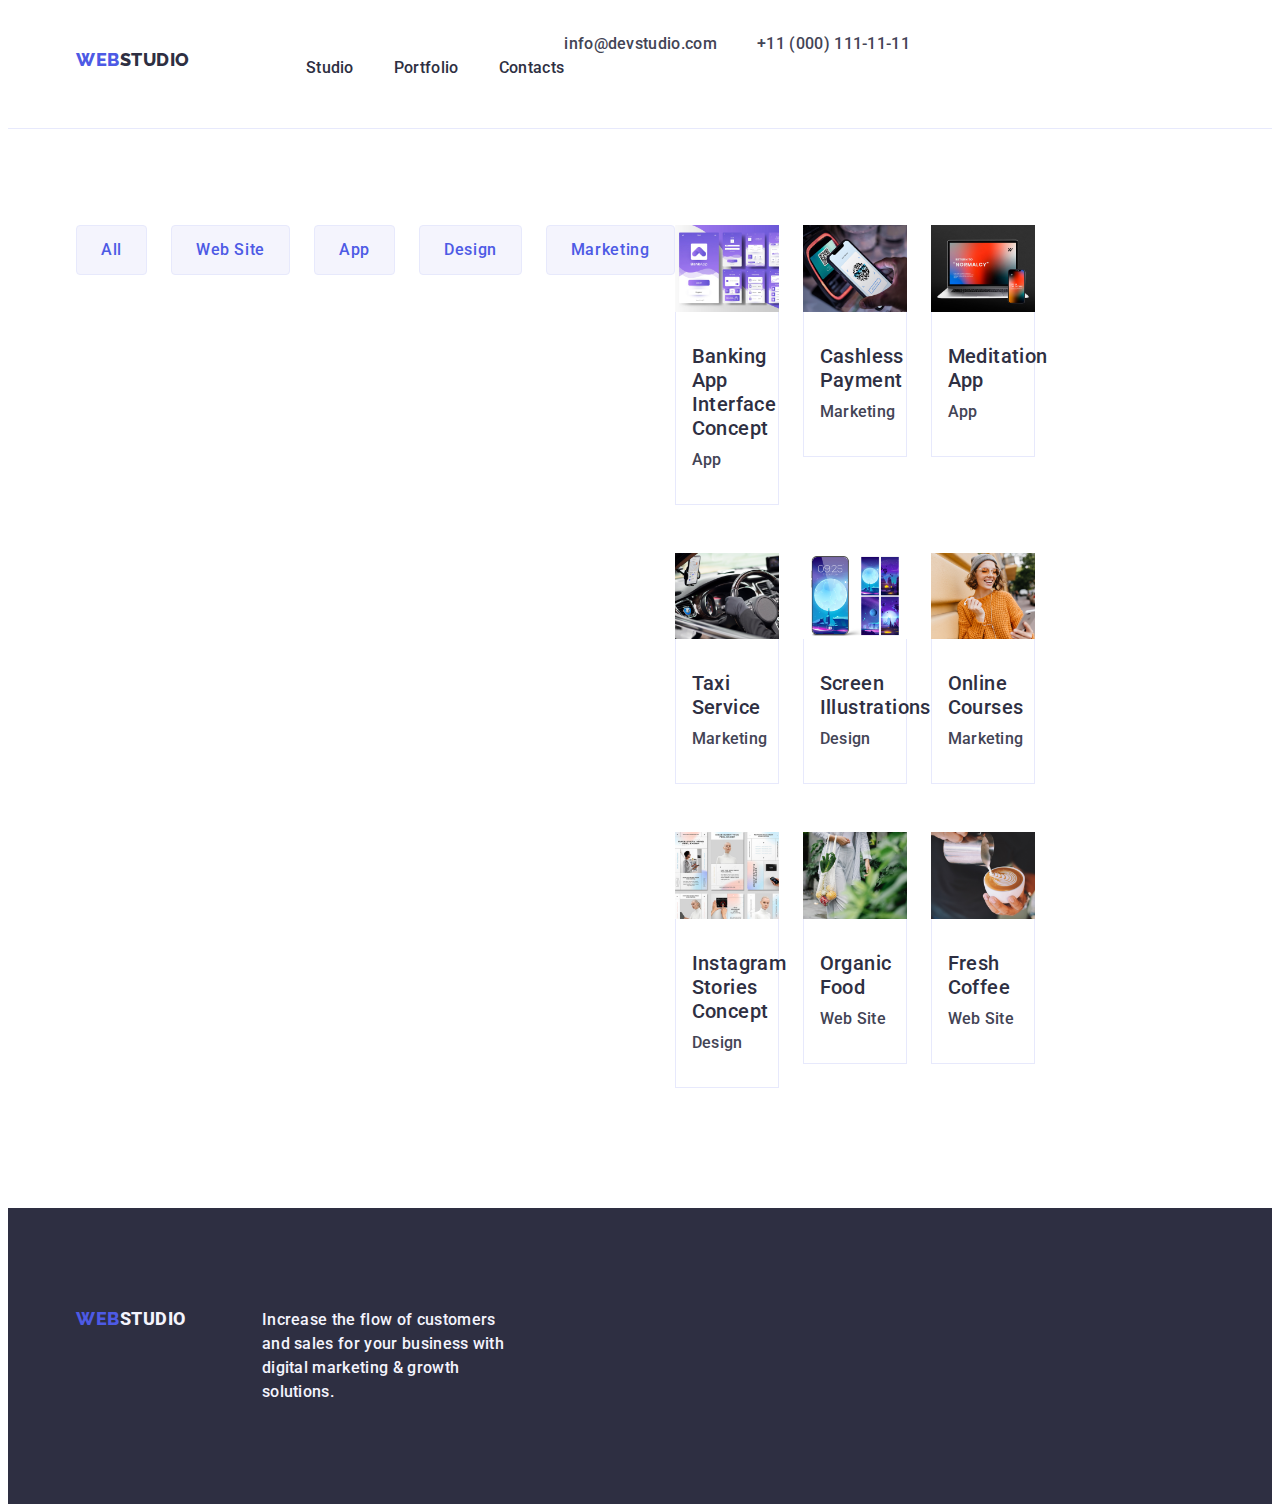
==== commit 67f26571: "done" ====
--- a/portfolio.html
+++ b/portfolio.html
@@ -41,12 +41,14 @@
         <address class="address">
           <ul class="list header-list">
             <li class="header-address">
-              <a href="mailto:info@devstudio.com" class="link"
+              <a href="mailto:info@devstudio.com" class="link header-item"
                 >info@devstudio.com</a
               >
             </li>
             <li class="header-address">
-              <a href="tel:+110001111111" class="link">+11 (000) 111-11-11</a>
+              <a href="tel:+110001111111" class="link header-item"
+                >+11 (000) 111-11-11</a
+              >
             </li>
           </ul>
         </address>
@@ -163,7 +165,7 @@
     </main>
     <footer class="footer">
       <div class="container">
-        <a class="footer-logo" href="./index.html"
+        <a class="link footer-logo" href="./index.html"
           >Web<span class="span-footer">Studio</span></a
         >
         <p class="footer-text">
--- a/css/styles.css
+++ b/css/styles.css
@@ -91,7 +91,6 @@
 }
 .address {
   font-style: normal;
-  padding-left: 332px;
 }
 .header-logo {
   display: inline-block;
@@ -144,6 +143,7 @@
 
 .main-title {
   max-width: 496px;
+  margin: 0 auto;
   color: var(--white, #fff);
   font-family: var(--font-primary);
   font-size: 56px;
@@ -153,6 +153,7 @@
 }
 .text-btn {
   display: block;
+  margin: 0 auto;
   min-width: 169px;
   height: 56px;
   border: none;
@@ -328,7 +329,6 @@
   padding-bottom: 100px;
 }
 .span-footer {
-  display: inline-block;
   color: var(--cloud, #f4f4fd);
   font-family: var(--font-primary);
   font-size: 18px;
@@ -345,6 +345,7 @@
 }
 .footer-logo {
   display: inline-block;
+  margin-bottom: 16px;
   color: var(--iris, #4d5ae5);
   font-family: "Raleway", sans-serif;
   font-weight: 800;
@@ -353,5 +354,4 @@
   letter-spacing: 0.03em;
   text-transform: uppercase;
   margin-right: 76px;
-  margin-bottom: 16px;
-}
+}
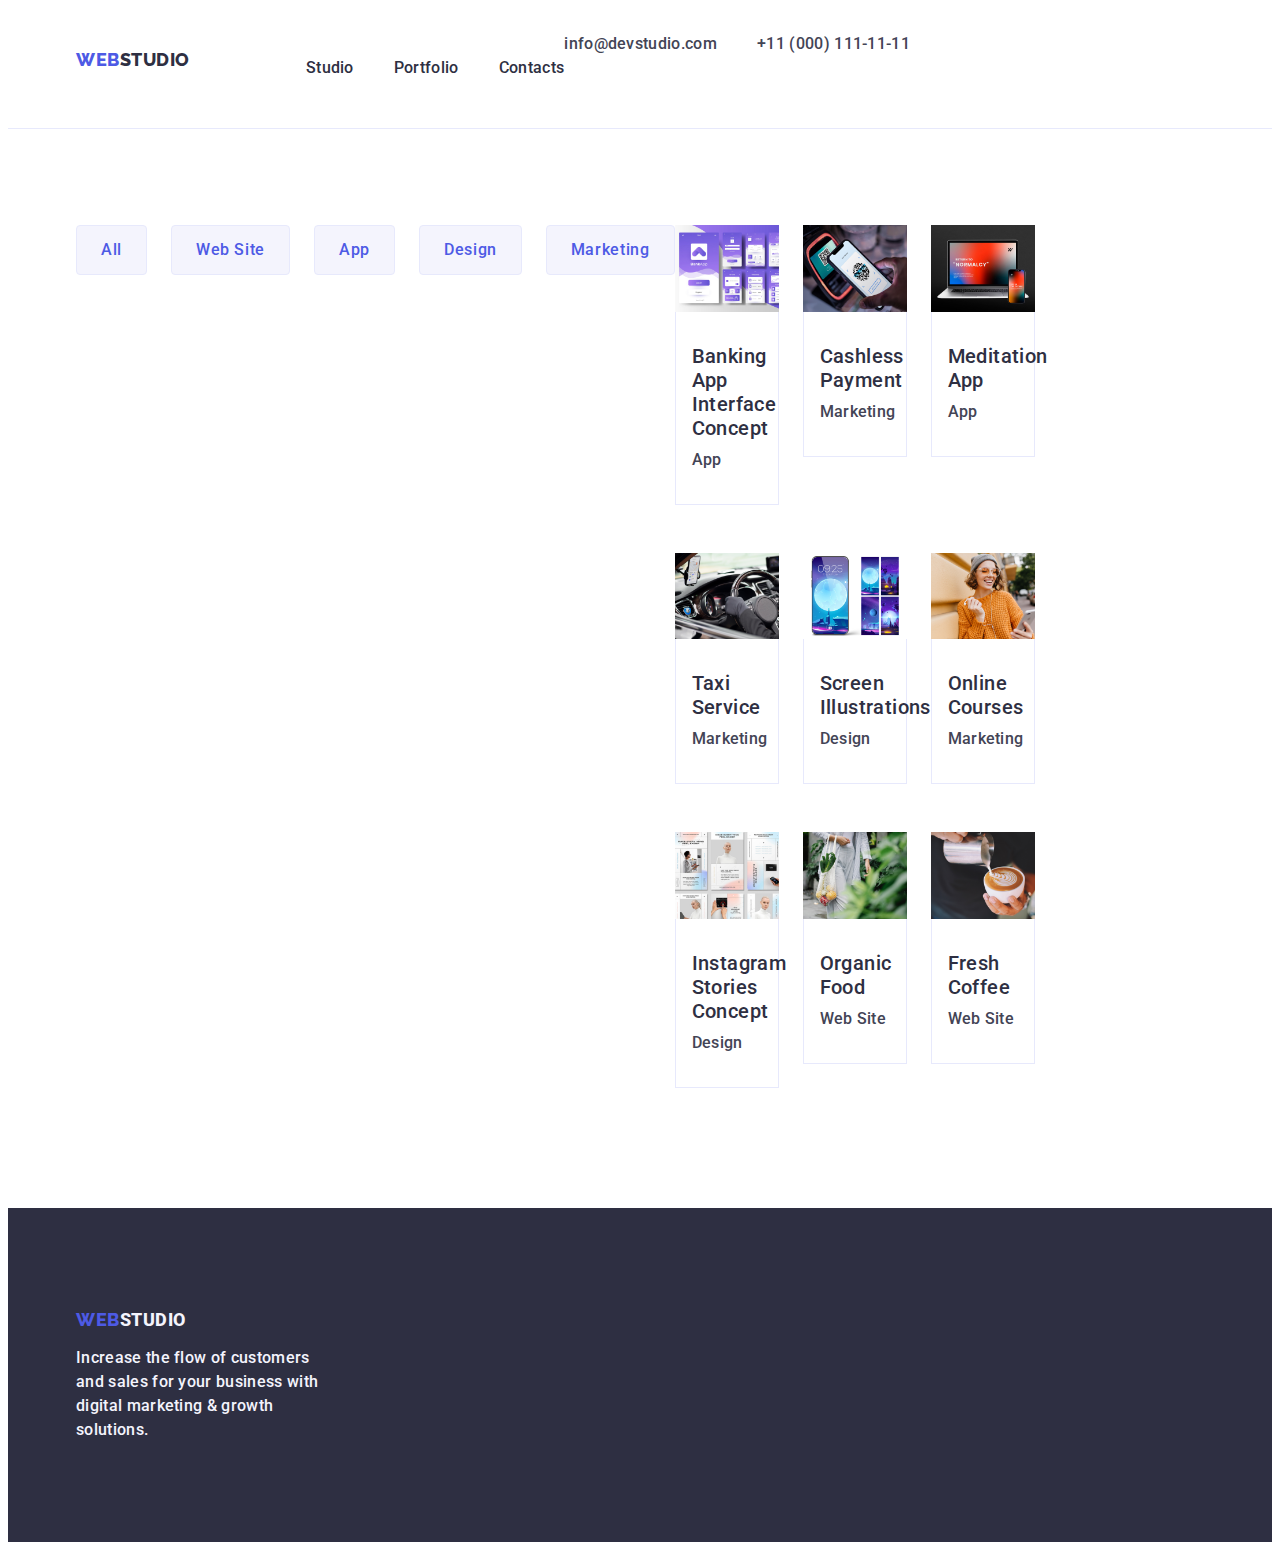
==== commit 7bf38c65: "container" ====
--- a/portfolio.html
+++ b/portfolio.html
@@ -164,7 +164,7 @@
       </section>
     </main>
     <footer class="footer">
-      <div class="container">
+      <div class="container-footer">
         <a class="link footer-logo" href="./index.html"
           >Web<span class="span-footer">Studio</span></a
         >
--- a/css/styles.css
+++ b/css/styles.css
@@ -63,13 +63,6 @@
   max-width: 100%;
   height: auto;
 }
-.container {
-  display: flex;
-  max-width: 1158px;
-  padding: 0 15px;
-  margin: 0 auto;
-}
-
 .visually-hidden {
   position: absolute;
   width: 1px;
@@ -82,6 +75,25 @@
   clip: rect(0 0 0 0);
   overflow: hidden;
 }
+
+/* DIV */
+.container {
+  display: flex;
+  max-width: 1158px;
+  padding: 0 15px;
+  margin: 0 auto;
+}
+.container-footer {
+  max-width: 1158px;
+  padding: 0 15px;
+  margin: 0 auto;
+}
+.container-portfolio {
+  padding: 32px 16px;
+  border: 1px solid #e7e9fc;
+  border-top: none;
+}
+
 /* ---------HEADER------------ */
 .header {
   border-bottom: 1px solid #e7e9fc;
@@ -288,11 +300,7 @@
 .img-portfolio {
   width: calc((100% - 48px) / 3);
 }
-.container-portfolio {
-  padding: 32px 16px;
-  border: 1px solid #e7e9fc;
-  border-top: none;
-}
+
 /* ---------Section----------- */
 .section-one {
   background: var(--navyblue, #2e2f42);
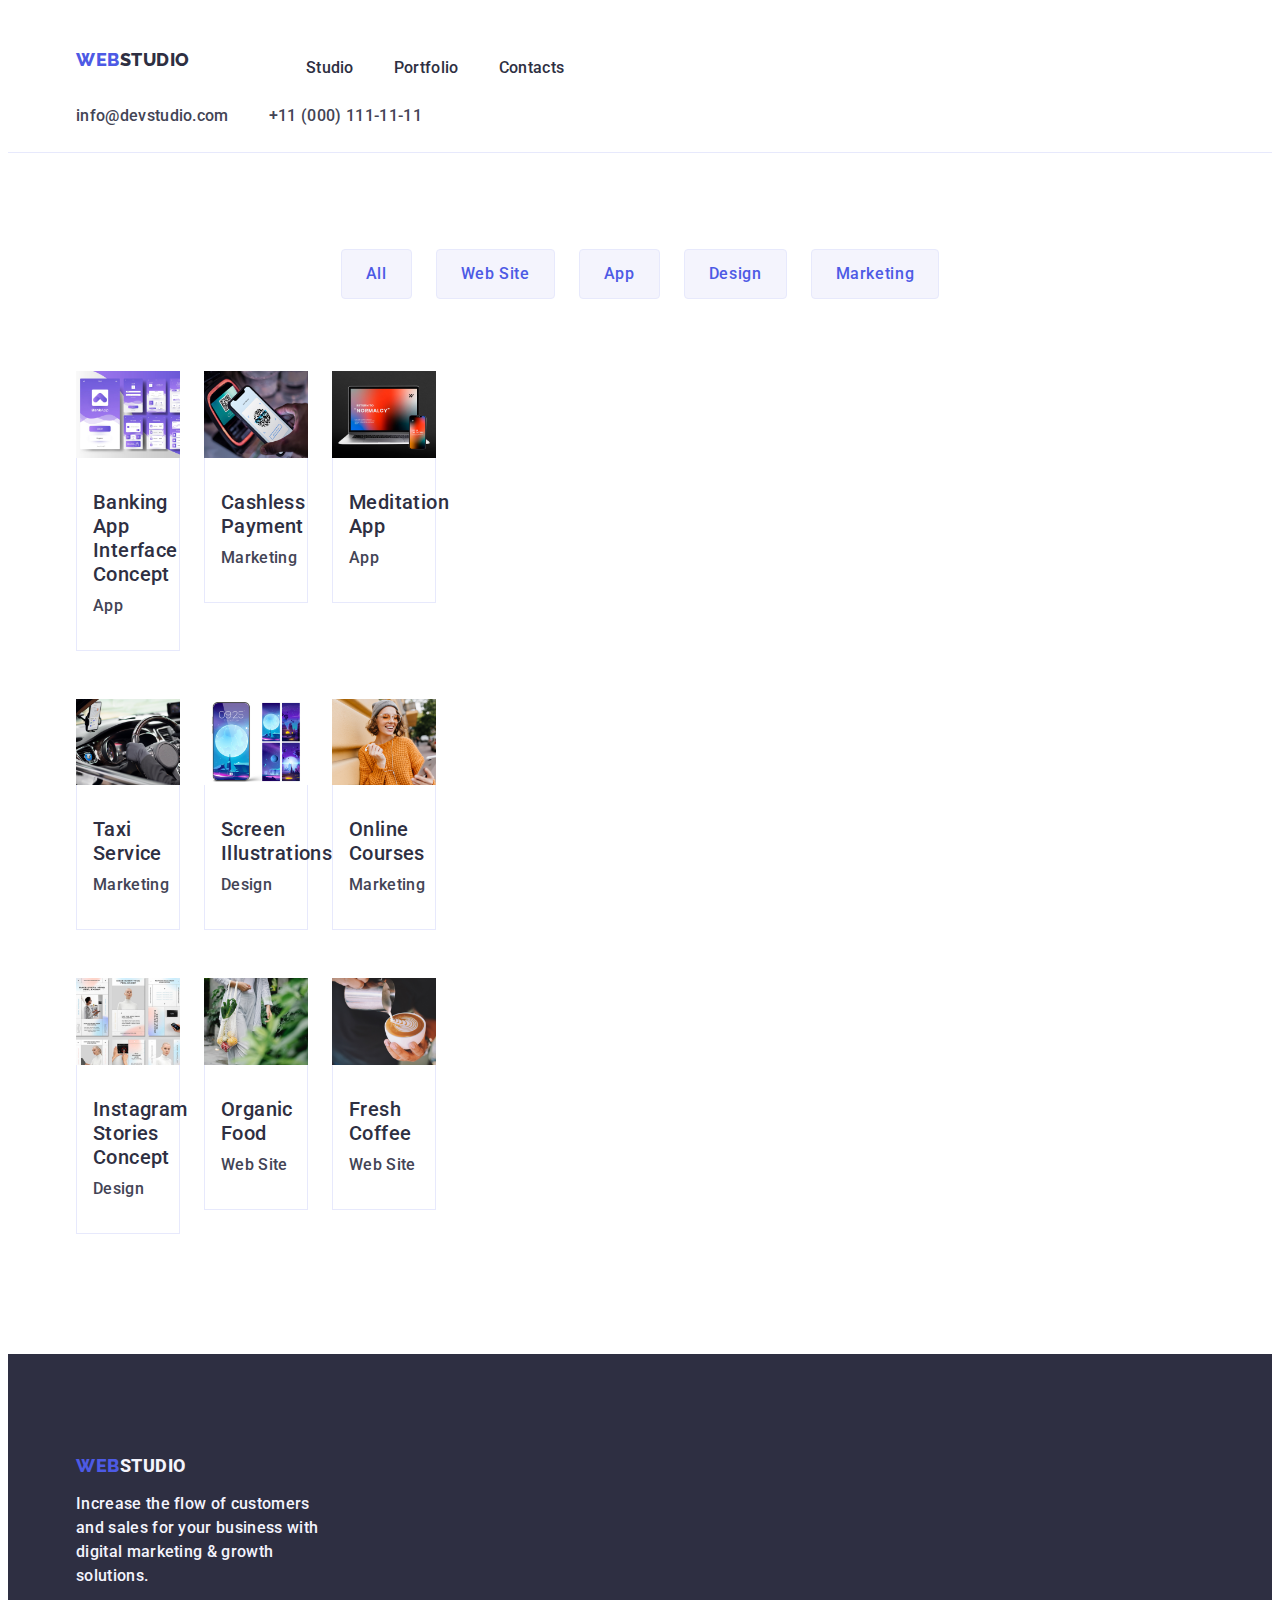
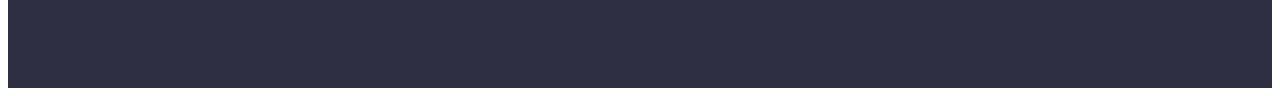
==== commit 6321d4c6: "go" ====
--- a/portfolio.html
+++ b/portfolio.html
@@ -164,7 +164,7 @@
       </section>
     </main>
     <footer class="footer">
-      <div class="container-footer">
+      <div class="container">
         <a class="link footer-logo" href="./index.html"
           >Web<span class="span-footer">Studio</span></a
         >
--- a/css/styles.css
+++ b/css/styles.css
@@ -78,12 +78,6 @@
 
 /* DIV */
 .container {
-  display: flex;
-  max-width: 1158px;
-  padding: 0 15px;
-  margin: 0 auto;
-}
-.container-footer {
   max-width: 1158px;
   padding: 0 15px;
   margin: 0 auto;
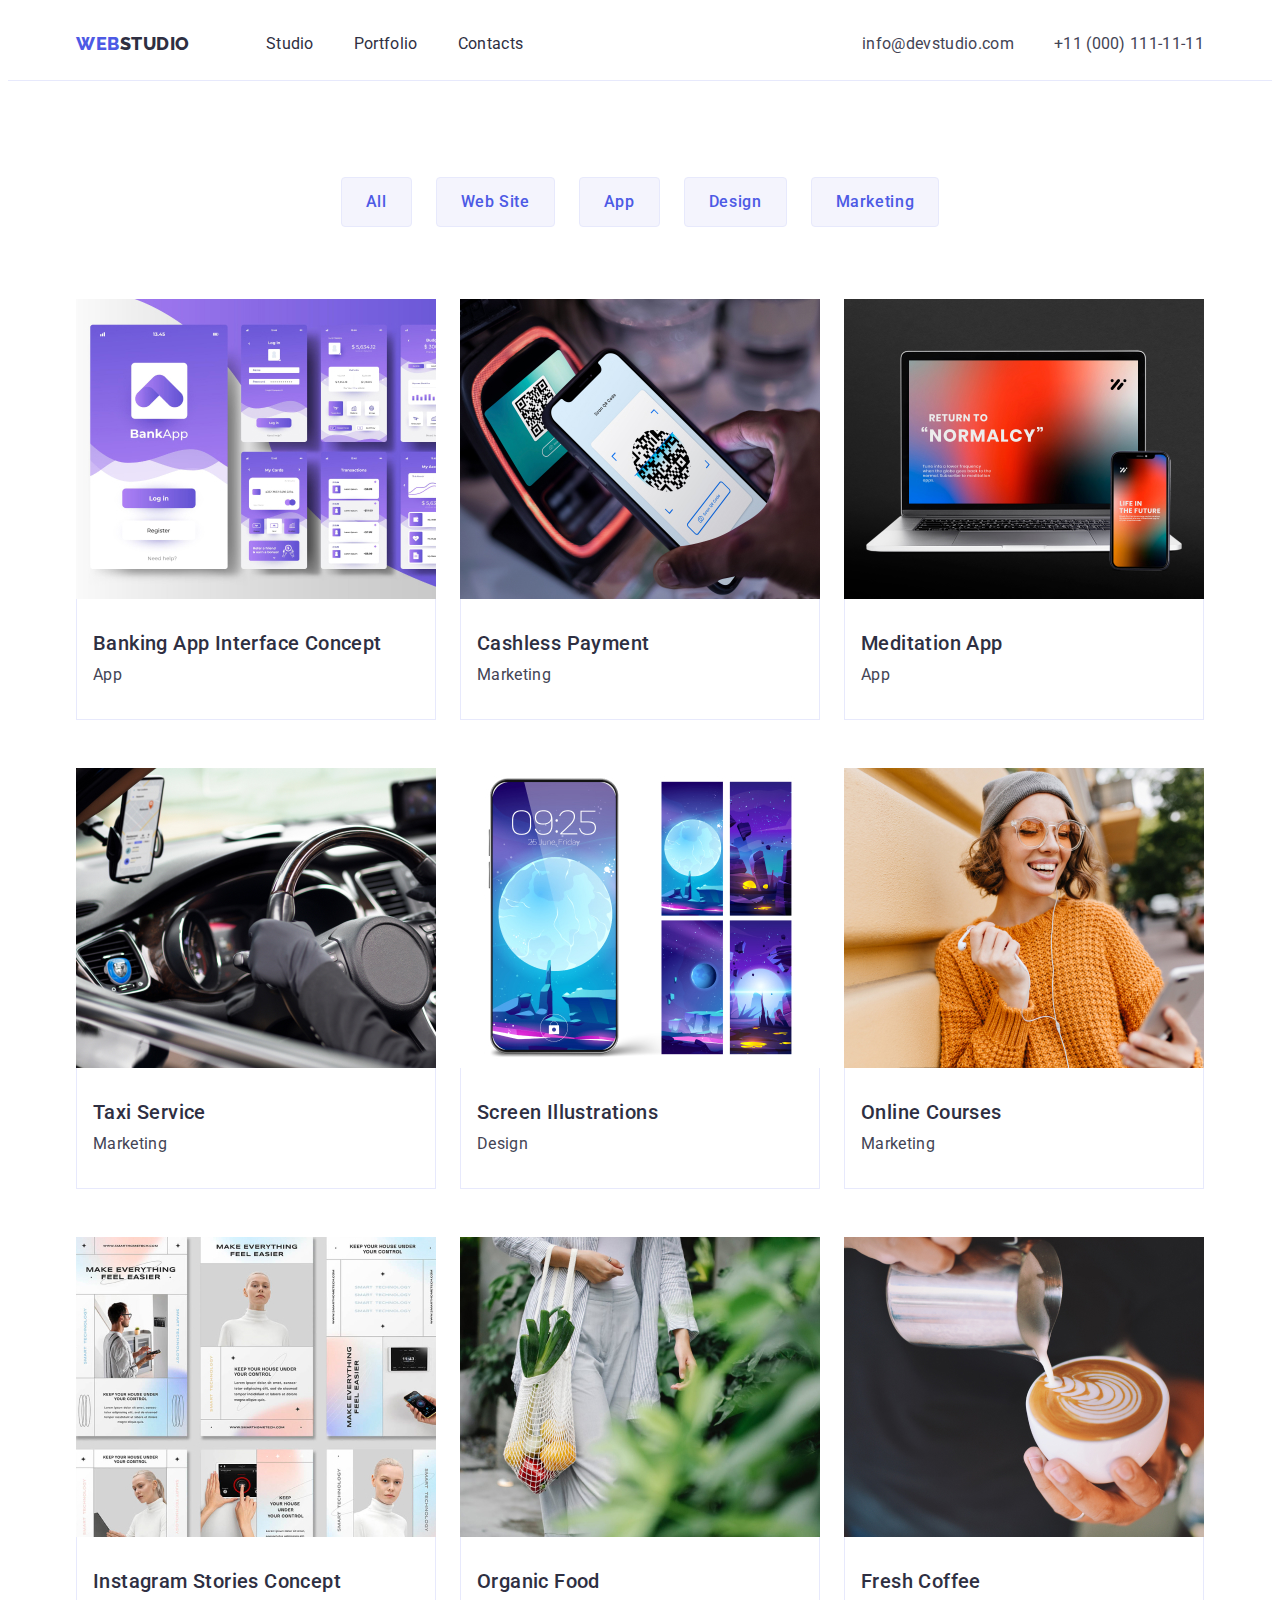
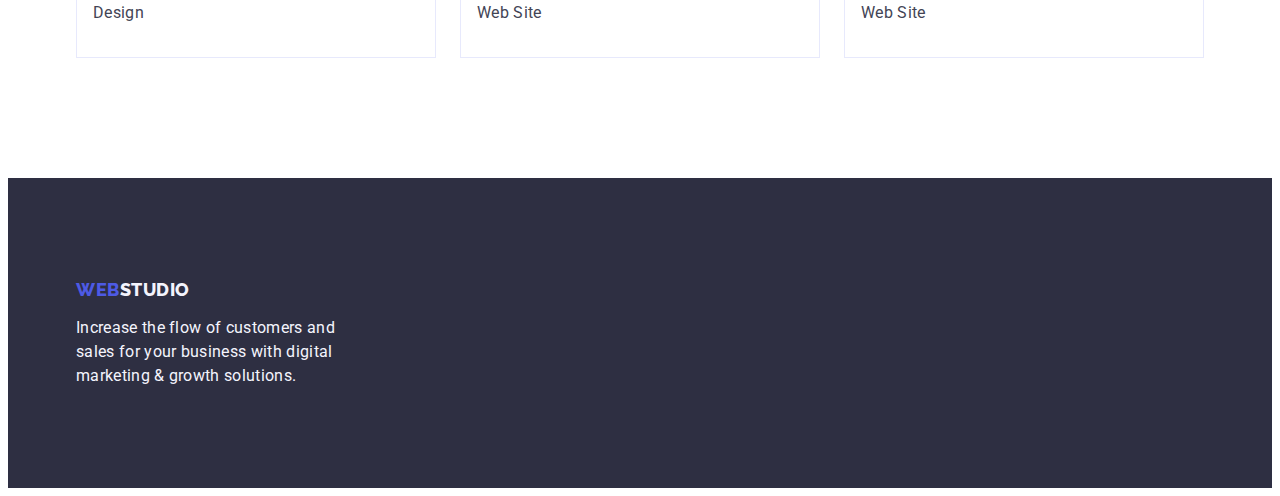
==== commit dd7ee4fd: "done" ====
--- a/portfolio.html
+++ b/portfolio.html
@@ -22,7 +22,7 @@
   <body>
     <header class="header">
       <div class="container">
-        <nav class="list header-list">
+        <nav class="list header-nav">
           <a href="./index.html" class="header-logo link list"
             >Web<span class="logo-span">Studio</span></a
           >
--- a/css/styles.css
+++ b/css/styles.css
@@ -8,7 +8,6 @@
   color: var(--slate);
   background-color: var(--white);
   line-height: 1.66;
-  font-weight: 500;
 }
 :root {
   --font-primary: "Roboto", sans-serif;
@@ -26,7 +25,6 @@
 }
 li {
   list-style: none;
-  /* list-style-type: none; */
 }
 .list {
   list-style: none;
@@ -92,14 +90,18 @@
 .header {
   border-bottom: 1px solid #e7e9fc;
   background-color: var(--white, #fff);
-  padding-bottom: 24px;
-  padding-top: 24px;
+}
+.header .container {
+  display: flex;
+  justify-content: space-between;
+  align-items: center;
 }
 .address {
   font-style: normal;
 }
 .header-logo {
   display: inline-block;
+  margin-right: 76px;
   color: var(--iris, #4d5ae5);
   font-family: "Raleway", sans-serif;
   font-weight: 800;
@@ -107,8 +109,6 @@
   line-height: 1.17;
   letter-spacing: 0.03em;
   text-transform: uppercase;
-  margin-right: 76px;
-  margin-bottom: 16px;
 }
 .logo-span {
   color: var(--navyblue, #2e2f42);
@@ -118,10 +118,14 @@
   letter-spacing: 0.03em;
   text-transform: uppercase;
 }
+.header-nav {
+  display: flex;
+  align-items: center;
+}
 .header-list {
   display: flex;
+  gap: 40px;
   align-items: center;
-  gap: 40px;
 }
 .header-menu-item {
   color: var(--navyblue, #2e2f42);
@@ -129,7 +133,6 @@
   font-size: 16px;
   line-height: 1.5;
   letter-spacing: 0.02em;
-  padding: 24px 0;
 }
 .header-address {
   color: var(--slate, #434455);
@@ -139,12 +142,14 @@
   letter-spacing: 0.02em;
 }
 .header-item {
+  display: inline-block;
   padding: 24px 0;
 }
 .link:hover,
 .link:focus {
   color: #404bbf;
 }
+
 /* -------------MAIN----------- */
 
 .main-title {
@@ -159,7 +164,7 @@
 }
 .text-btn {
   display: block;
-  margin: 0 auto;
+  margin: 48px auto 0;
   min-width: 169px;
   height: 56px;
   border: none;
@@ -204,7 +209,6 @@
 }
 .section-list {
   display: flex;
-  padding-bottom: 72px;
   gap: 24px;
 }
 .section-two-link {
@@ -227,13 +231,15 @@
 }
 .main-title-list {
   margin-bottom: 8px;
-  text-align: center;
   color: var(--navyblue, #2e2f42);
   font-family: var(--font-primary);
   font-weight: 500;
   font-size: 20px;
   line-height: 1.2;
   letter-spacing: 0.02em;
+}
+.section-team .main-title-list {
+  text-align: center;
 }
 .main-text {
   color: var(--slate, #434455);
@@ -289,7 +295,6 @@
   flex-wrap: wrap;
   column-gap: 24px;
   row-gap: 48px;
-  width: calc((100% - 48px) / 3);
 }
 .img-portfolio {
   width: calc((100% - 48px) / 3);
@@ -298,25 +303,21 @@
 /* ---------Section----------- */
 .section-one {
   background: var(--navyblue, #2e2f42);
-  padding-top: 188px;
-  padding-bottom: 188px;
+  padding: 188px 0;
 }
 .section-two {
   background: #fff;
-  padding-top: 120px;
-  padding-bottom: 120px;
+  padding: 120px 0;
 }
 
 .section-three {
   background: #fff;
-  padding-top: 120px;
   padding-bottom: 120px;
 }
 
 .section-team {
   background: var(--cloud, #f4f4fd);
-  padding-top: 120px;
-  padding-bottom: 120px;
+  padding: 120px 0;
 }
 
 .section-portfolio {
@@ -332,12 +333,6 @@
 }
 .span-footer {
   color: var(--cloud, #f4f4fd);
-  font-family: var(--font-primary);
-  font-size: 18px;
-  font-weight: 800;
-  line-height: 1.17;
-  letter-spacing: 0.03em;
-  text-transform: uppercase;
 }
 .footer-text {
   line-height: 1.5;
@@ -355,5 +350,4 @@
   line-height: 1.17;
   letter-spacing: 0.03em;
   text-transform: uppercase;
-  margin-right: 76px;
-}
+}
